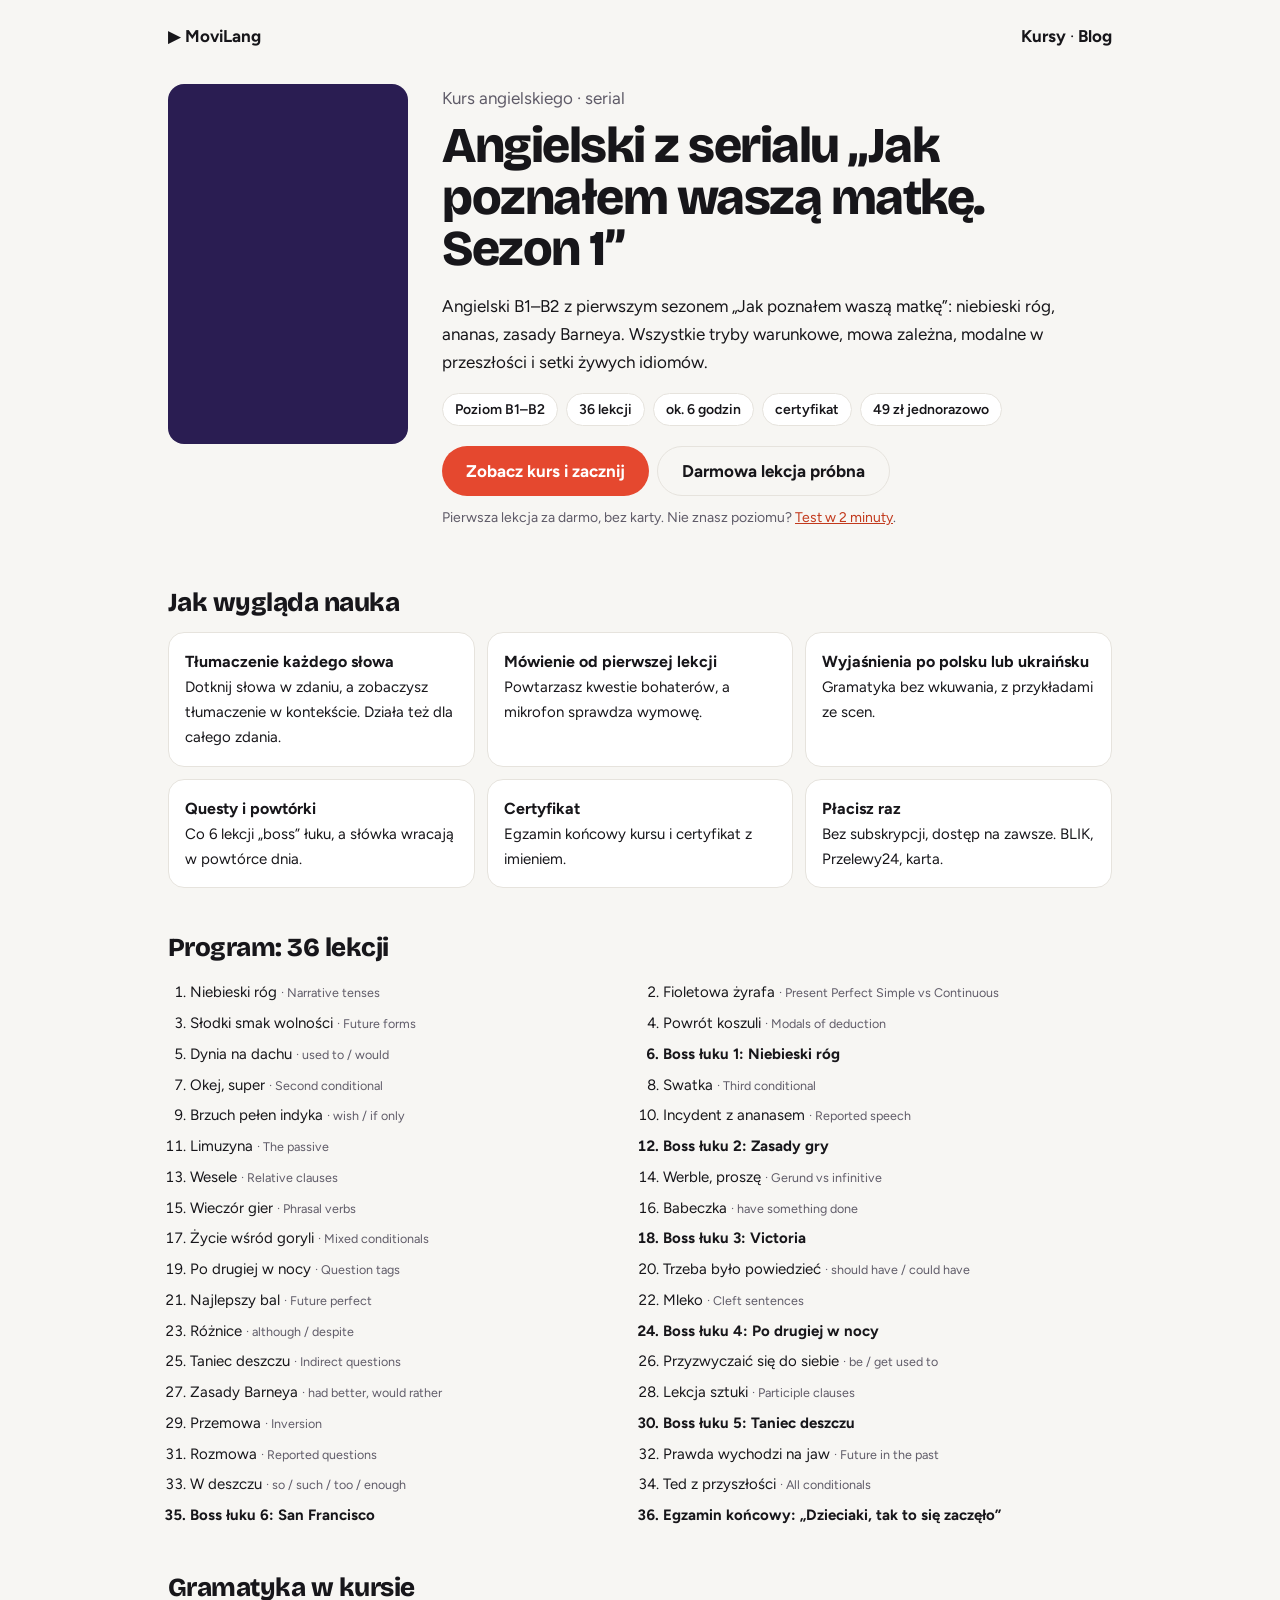
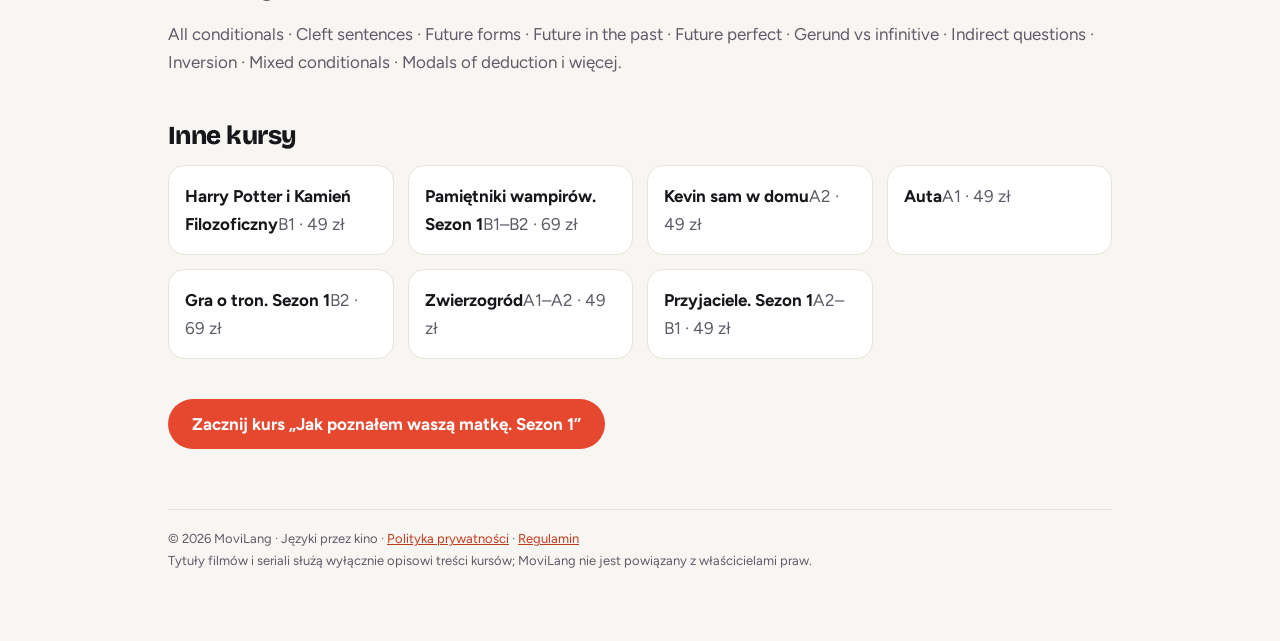
==== kursy/jak-poznalem-wasza-matke.html @ de7ac202 "Przeniesienie na nowy projekt Supabase (qbzrnvwijfupkthuvilg), plakaty w assets Co-Authored-By: Clau" ====
<!doctype html><html lang="pl"><head><meta charset="utf-8"><meta name="viewport" content="width=device-width,initial-scale=1">
<title>Angielski z serialu „Jak poznałem waszą matkę. Sezon 1” — kurs B1–B2 online | MoviLang</title><meta name="description" content="Angielski B1–B2 z pierwszym sezonem „Jak poznałem waszą matkę”: niebieski róg, ananas, zasady Barneya. Wszystkie tryby warunkowe, mowa zależna, modalne w p"><link rel="canonical" href="https://movilang.pages.dev/kursy/jak-poznalem-wasza-matke.html">
<meta property="og:title" content="Angielski z serialu „Jak poznałem waszą matkę. Sezon 1” — kurs B1–B2 online | MoviLang"><meta property="og:description" content="Angielski B1–B2 z pierwszym sezonem „Jak poznałem waszą matkę”: niebieski róg, ananas, zasady Barneya. Wszystkie tryby warunkowe, mowa zależna, modalne w p"><meta property="og:url" content="https://movilang.pages.dev/kursy/jak-poznalem-wasza-matke.html"><meta property="og:type" content="website"><meta property="og:image" content="https://movilang.pages.dev/assets/posters/himym-s1-1793215424851.jpg">
<link rel="icon" href="/assets/favicon.svg" type="image/svg+xml"><link rel="preconnect" href="https://fonts.gstatic.com" crossorigin><link rel="stylesheet" href="https://fonts.googleapis.com/css2?family=Bricolage+Grotesque:opsz,wght@12..96,800&family=Figtree:wght@400;600;700&display=swap"><style>:root{--bg:#F7F6F3;--paper:#fff;--fg:#17161A;--mu:#5F5B68;--line:#E6E3DD;--ac:#C2391C;--acb:#E5482F}
@media(prefers-color-scheme:dark){:root{--bg:#111014;--paper:#19181D;--fg:#F2F0F5;--mu:#A7A2B0;--line:#2C2A31;--ac:#FF7456;--acb:#FF5B40}}
*{box-sizing:border-box}body{margin:0;background:var(--bg);color:var(--fg);font:17px/1.65 Figtree,system-ui,sans-serif}a{color:var(--ac)}
.w{max-width:980px;margin:auto;padding:22px 18px 70px}header{display:flex;justify-content:space-between;align-items:center;gap:12px}
header a{color:var(--fg);text-decoration:none;font-weight:700}.top{display:grid;grid-template-columns:240px 1fr;gap:34px;margin:34px 0;align-items:start}
.pst{aspect-ratio:2/3;border-radius:16px;background:#2a1d52 center/cover;max-width:100%}
h1{font:800 clamp(32px,5vw,50px)/1.03 "Bricolage Grotesque",system-ui,sans-serif;letter-spacing:-.03em;margin:8px 0 14px}
h2{font:800 26px "Bricolage Grotesque",system-ui,sans-serif;letter-spacing:-.02em;margin:44px 0 14px}
.chips{display:flex;flex-wrap:wrap;gap:8px;margin:14px 0}.chips span{border:1px solid var(--line);background:var(--paper);border-radius:999px;padding:4px 12px;font-size:14px;font-weight:600}
.btn{display:inline-flex;align-items:center;height:50px;padding:0 24px;border-radius:999px;background:var(--acb);color:#fff;text-decoration:none;font-weight:700;margin:6px 8px 0 0}
.btn.o{background:transparent;color:var(--fg);border:1px solid var(--line)}.mu{color:var(--mu)}
ol{display:grid;grid-template-columns:repeat(2,minmax(0,1fr));gap:6px 24px;padding-left:22px}li{font-size:15px}li small{color:var(--mu)}li.b{font-weight:700}
.f{display:grid;grid-template-columns:repeat(3,minmax(0,1fr));gap:12px}.f div{background:var(--paper);border:1px solid var(--line);border-radius:16px;padding:16px;font-size:15px}.f b{display:block;font-size:16px}
.cards{display:grid;grid-template-columns:repeat(auto-fill,minmax(200px,1fr));gap:14px}.card{display:block;background:var(--paper);border:1px solid var(--line);border-radius:16px;padding:16px;text-decoration:none;color:var(--fg)}
footer{margin-top:60px;color:var(--mu);font-size:13px;border-top:1px solid var(--line);padding-top:18px}
@media(max-width:700px){.top{grid-template-columns:1fr}.pst{width:160px}ol,.f{grid-template-columns:1fr}}</style><script type="application/ld+json">{"@context": "https://schema.org", "@graph": [{"@type": "Course", "name": "Jak poznałem waszą matkę. Sezon 1 — angielski B1–B2", "description": "Angielski B1–B2 z pierwszym sezonem „Jak poznałem waszą matkę”: niebieski róg, ananas, zasady Barneya. Wszystkie tryby warunkowe, mowa zależna, modalne w przeszłości i setki żywych idiomów.", "url": "https://movilang.pages.dev/kursy/jak-poznalem-wasza-matke.html", "inLanguage": "en", "educationalLevel": "B1–B2", "numberOfCredits": 36, "provider": {"@type": "Organization", "name": "MoviLang", "url": "https://movilang.pages.dev/"}, "offers": {"@type": "Offer", "category": "Paid", "price": "49", "priceCurrency": "PLN", "url": "https://movilang.pages.dev/kursy/jak-poznalem-wasza-matke.html"}, "hasCourseInstance": {"@type": "CourseInstance", "courseMode": "online", "courseWorkload": "PT6H"}, "image": "https://movilang.pages.dev/assets/posters/himym-s1-1793215424851.jpg"}, {"@type": "BreadcrumbList", "itemListElement": [{"@type": "ListItem", "position": 1, "name": "MoviLang", "item": "https://movilang.pages.dev/"}, {"@type": "ListItem", "position": 2, "name": "Kursy", "item": "https://movilang.pages.dev/kursy/"}, {"@type": "ListItem", "position": 3, "name": "Jak poznałem waszą matkę. Sezon 1", "item": "https://movilang.pages.dev/kursy/jak-poznalem-wasza-matke.html"}]}]}</script></head><body><div class="w"><header><a href="/">▶ MoviLang</a><nav><a href="/kursy/">Kursy</a> · <a href="/blog/">Blog</a></nav></header>
<div class="top"><div class="pst" role="img" aria-label="Okładka kursu Jak poznałem waszą matkę. Sezon 1" style="background-image:url(https://movilang.pages.dev/assets/posters/himym-s1-1793215424851.jpg)"></div><div>
<span class="mu">Kurs angielskiego · serial</span><h1>Angielski z serialu „Jak poznałem waszą matkę. Sezon 1”</h1><p>Angielski B1–B2 z pierwszym sezonem „Jak poznałem waszą matkę”: niebieski róg, ananas, zasady Barneya. Wszystkie tryby warunkowe, mowa zależna, modalne w przeszłości i setki żywych idiomów.</p>
<div class="chips"><span>Poziom B1–B2</span><span>36 lekcji</span><span>ok. 6 godzin</span><span>certyfikat</span><span>49 zł jednorazowo</span></div>
<a class="btn" href="/#/course/09eb3cc3-af0f-44cc-8951-a8f12a7a046c">Zobacz kurs i zacznij</a><a class="btn o" href="/#/trial">Darmowa lekcja próbna</a>
<p class="mu" style="font-size:14px;margin-top:10px">Pierwsza lekcja za darmo, bez karty. Nie znasz poziomu? <a href="/#/test">Test w 2 minuty</a>.</p></div></div>
<h2>Jak wygląda nauka</h2><div class="f"><div><b>Tłumaczenie każdego słowa</b>Dotknij słowa w zdaniu, a zobaczysz tłumaczenie w kontekście. Działa też dla całego zdania.</div><div><b>Mówienie od pierwszej lekcji</b>Powtarzasz kwestie bohaterów, a mikrofon sprawdza wymowę.</div><div><b>Wyjaśnienia po polsku lub ukraińsku</b>Gramatyka bez wkuwania, z przykładami ze scen.</div><div><b>Questy i powtórki</b>Co 6 lekcji „boss” łuku, a słówka wracają w powtórce dnia.</div><div><b>Certyfikat</b>Egzamin końcowy kursu i certyfikat z imieniem.</div><div><b>Płacisz raz</b>Bez subskrypcji, dostęp na zawsze. BLIK, Przelewy24, karta.</div></div>
<h2>Program: 36 lekcji</h2><ol><li>Niebieski róg <small>· Narrative tenses</small></li><li>Fioletowa żyrafa <small>· Present Perfect Simple vs Continuous</small></li><li>Słodki smak wolności <small>· Future forms</small></li><li>Powrót koszuli <small>· Modals of deduction</small></li><li>Dynia na dachu <small>· used to / would</small></li><li class="b">Boss łuku 1: Niebieski róg</li><li>Okej, super <small>· Second conditional</small></li><li>Swatka <small>· Third conditional</small></li><li>Brzuch pełen indyka <small>· wish / if only</small></li><li>Incydent z ananasem <small>· Reported speech</small></li><li>Limuzyna <small>· The passive</small></li><li class="b">Boss łuku 2: Zasady gry</li><li>Wesele <small>· Relative clauses</small></li><li>Werble, proszę <small>· Gerund vs infinitive</small></li><li>Wieczór gier <small>· Phrasal verbs</small></li><li>Babeczka <small>· have something done</small></li><li>Życie wśród goryli <small>· Mixed conditionals</small></li><li class="b">Boss łuku 3: Victoria</li><li>Po drugiej w nocy <small>· Question tags</small></li><li>Trzeba było powiedzieć <small>· should have / could have</small></li><li>Najlepszy bal <small>· Future perfect</small></li><li>Mleko <small>· Cleft sentences</small></li><li>Różnice <small>· although / despite</small></li><li class="b">Boss łuku 4: Po drugiej w nocy</li><li>Taniec deszczu <small>· Indirect questions</small></li><li>Przyzwyczaić się do siebie <small>· be / get used to</small></li><li>Zasady Barneya <small>· had better, would rather</small></li><li>Lekcja sztuki <small>· Participle clauses</small></li><li>Przemowa <small>· Inversion</small></li><li class="b">Boss łuku 5: Taniec deszczu</li><li>Rozmowa <small>· Reported questions</small></li><li>Prawda wychodzi na jaw <small>· Future in the past</small></li><li>W deszczu <small>· so / such / too / enough</small></li><li>Ted z przyszłości <small>· All conditionals</small></li><li class="b">Boss łuku 6: San Francisco</li><li class="b">Egzamin końcowy: „Dzieciaki, tak to się zaczęło”</li></ol>
<h2>Gramatyka w kursie</h2><p class="mu">All conditionals · Cleft sentences · Future forms · Future in the past · Future perfect · Gerund vs infinitive · Indirect questions · Inversion · Mixed conditionals · Modals of deduction i więcej.</p>
<h2>Inne kursy</h2><div class="cards"><a class="card" href="/kursy/harry-potter.html"><b>Harry Potter i Kamień Filozoficzny</b><span class="mu">B1 · 49 zł</span></a><a class="card" href="/kursy/pamietniki-wampirow.html"><b>Pamiętniki wampirów. Sezon 1</b><span class="mu">B1–B2 · 69 zł</span></a><a class="card" href="/kursy/kevin-sam-w-domu.html"><b>Kevin sam w domu</b><span class="mu">A2 · 49 zł</span></a><a class="card" href="/kursy/auta.html"><b>Auta</b><span class="mu">A1 · 49 zł</span></a><a class="card" href="/kursy/gra-o-tron.html"><b>Gra o tron. Sezon 1</b><span class="mu">B2 · 69 zł</span></a><a class="card" href="/kursy/zwierzogrod.html"><b>Zwierzogród</b><span class="mu">A1–A2 · 49 zł</span></a><a class="card" href="/kursy/przyjaciele.html"><b>Przyjaciele. Sezon 1</b><span class="mu">A2–B1 · 49 zł</span></a></div>
<p style="margin-top:34px"><a class="btn" href="/#/course/09eb3cc3-af0f-44cc-8951-a8f12a7a046c">Zacznij kurs „Jak poznałem waszą matkę. Sezon 1”</a></p><footer>© 2026 MoviLang · Języki przez kino · <a href="/privacy.html">Polityka prywatności</a> · <a href="/terms.html">Regulamin</a><br>Tytuły filmów i seriali służą wyłącznie opisowi treści kursów; MoviLang nie jest powiązany z właścicielami praw.</footer></div></body></html>
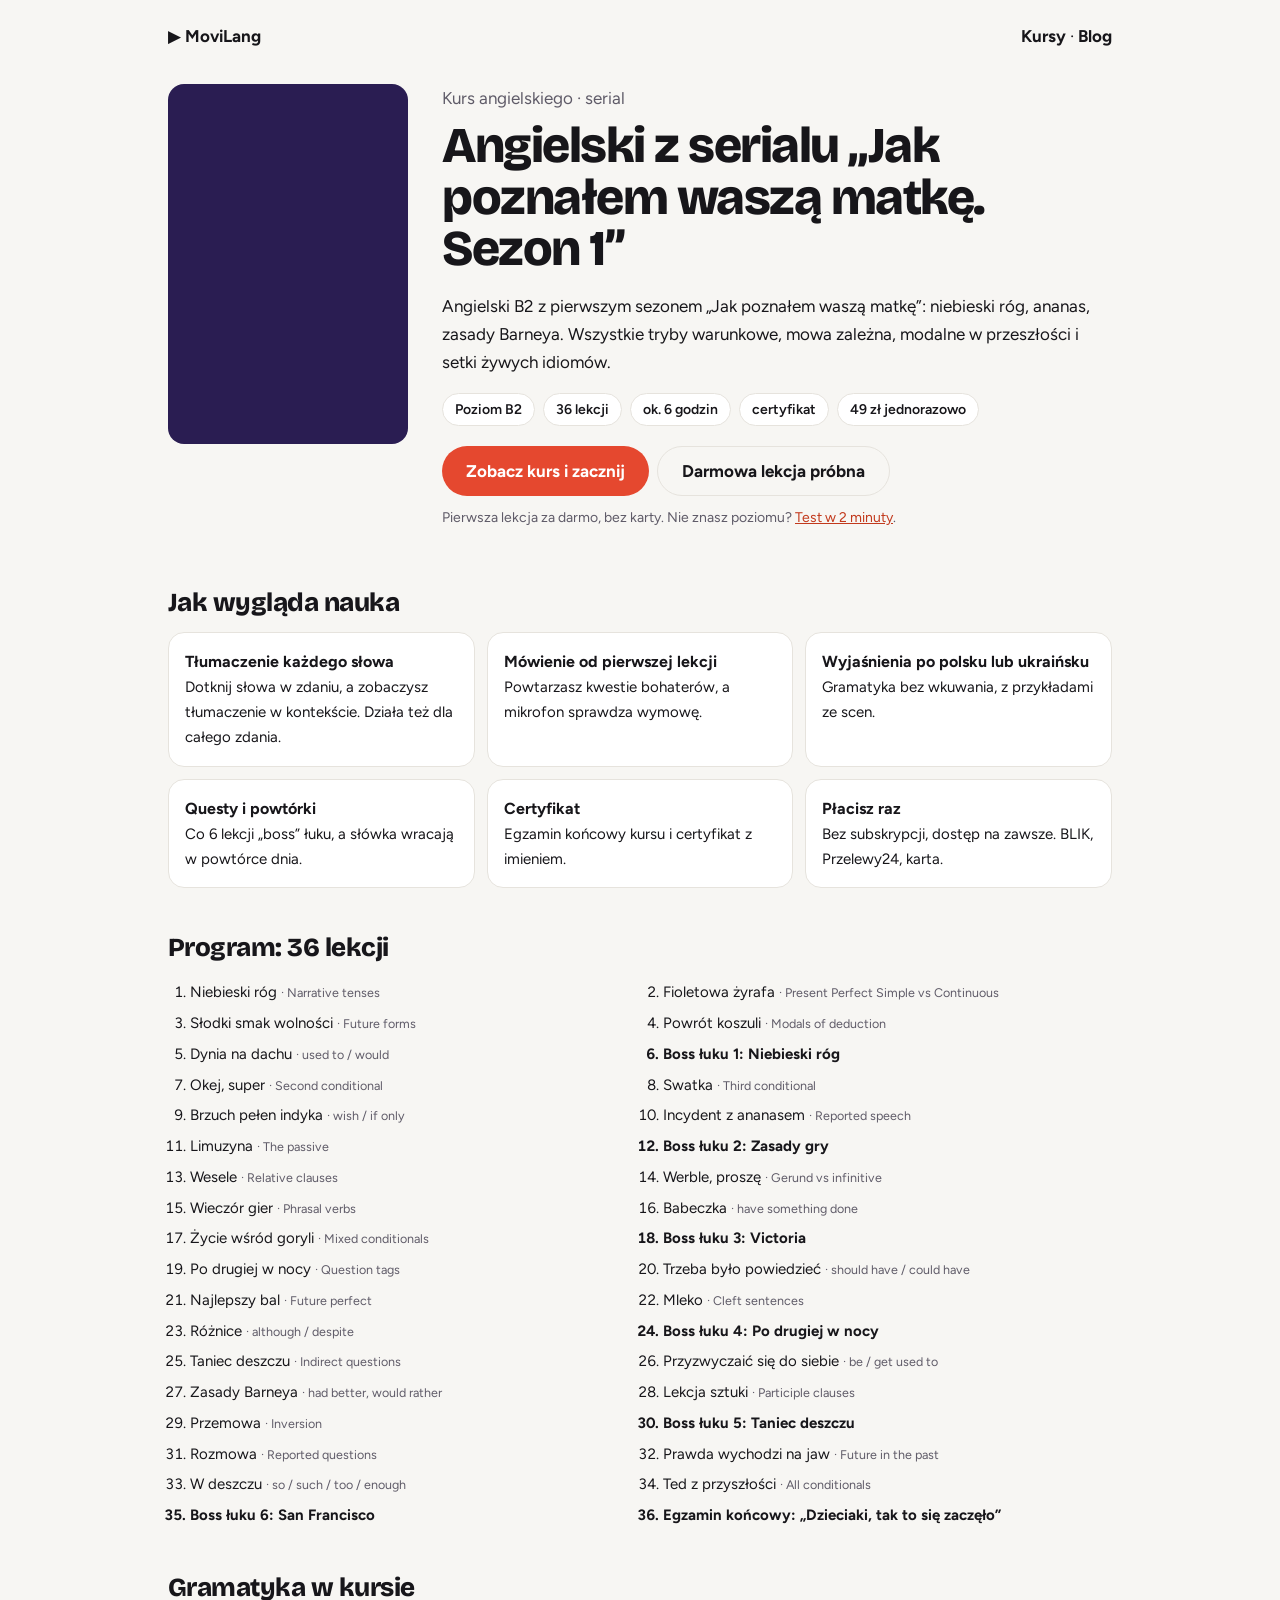
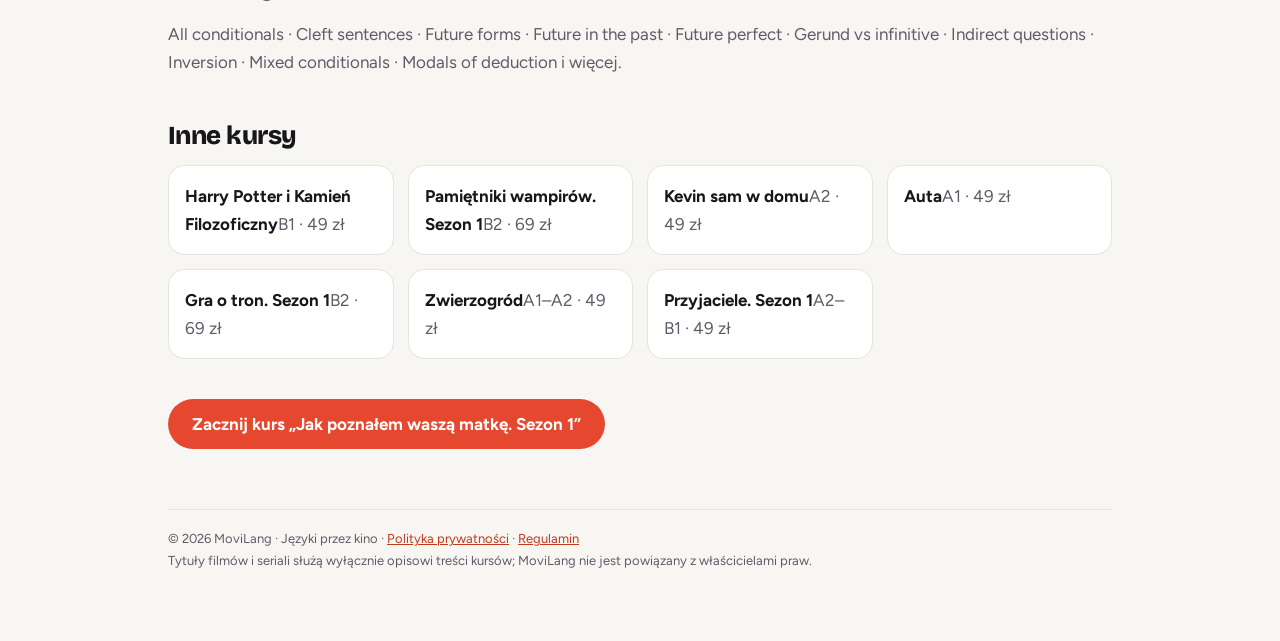
==== commit 6aaf12ab: "Poziomy: HIMYM → B2, Pamiętniki wampirów → B1 na stronach kursów; czytanki B2+ — dystraktory tej sam" ====
--- a/kursy/jak-poznalem-wasza-matke.html
+++ b/kursy/jak-poznalem-wasza-matke.html
@@ -1,6 +1,6 @@
 <!doctype html><html lang="pl"><head><meta charset="utf-8"><meta name="viewport" content="width=device-width,initial-scale=1">
-<title>Angielski z serialu „Jak poznałem waszą matkę. Sezon 1” — kurs B1–B2 online | MoviLang</title><meta name="description" content="Angielski B1–B2 z pierwszym sezonem „Jak poznałem waszą matkę”: niebieski róg, ananas, zasady Barneya. Wszystkie tryby warunkowe, mowa zależna, modalne w p"><link rel="canonical" href="https://movilang.pages.dev/kursy/jak-poznalem-wasza-matke.html">
-<meta property="og:title" content="Angielski z serialu „Jak poznałem waszą matkę. Sezon 1” — kurs B1–B2 online | MoviLang"><meta property="og:description" content="Angielski B1–B2 z pierwszym sezonem „Jak poznałem waszą matkę”: niebieski róg, ananas, zasady Barneya. Wszystkie tryby warunkowe, mowa zależna, modalne w p"><meta property="og:url" content="https://movilang.pages.dev/kursy/jak-poznalem-wasza-matke.html"><meta property="og:type" content="website"><meta property="og:image" content="https://movilang.pages.dev/assets/posters/himym-s1-1793215424851.jpg">
+<title>Angielski z serialu „Jak poznałem waszą matkę. Sezon 1” — kurs B2 online | MoviLang</title><meta name="description" content="Angielski B2 z pierwszym sezonem „Jak poznałem waszą matkę”: niebieski róg, ananas, zasady Barneya. Wszystkie tryby warunkowe, mowa zależna, modalne w p"><link rel="canonical" href="https://movilang.pages.dev/kursy/jak-poznalem-wasza-matke.html">
+<meta property="og:title" content="Angielski z serialu „Jak poznałem waszą matkę. Sezon 1” — kurs B2 online | MoviLang"><meta property="og:description" content="Angielski B2 z pierwszym sezonem „Jak poznałem waszą matkę”: niebieski róg, ananas, zasady Barneya. Wszystkie tryby warunkowe, mowa zależna, modalne w p"><meta property="og:url" content="https://movilang.pages.dev/kursy/jak-poznalem-wasza-matke.html"><meta property="og:type" content="website"><meta property="og:image" content="https://movilang.pages.dev/assets/posters/himym-s1-1793215424851.jpg">
 <link rel="icon" href="/assets/favicon.svg" type="image/svg+xml"><link rel="preconnect" href="https://fonts.gstatic.com" crossorigin><link rel="stylesheet" href="https://fonts.googleapis.com/css2?family=Bricolage+Grotesque:opsz,wght@12..96,800&family=Figtree:wght@400;600;700&display=swap"><style>:root{--bg:#F7F6F3;--paper:#fff;--fg:#17161A;--mu:#5F5B68;--line:#E6E3DD;--ac:#C2391C;--acb:#E5482F}
 @media(prefers-color-scheme:dark){:root{--bg:#111014;--paper:#19181D;--fg:#F2F0F5;--mu:#A7A2B0;--line:#2C2A31;--ac:#FF7456;--acb:#FF5B40}}
 *{box-sizing:border-box}body{margin:0;background:var(--bg);color:var(--fg);font:17px/1.65 Figtree,system-ui,sans-serif}a{color:var(--ac)}
@@ -16,14 +16,14 @@
 .f{display:grid;grid-template-columns:repeat(3,minmax(0,1fr));gap:12px}.f div{background:var(--paper);border:1px solid var(--line);border-radius:16px;padding:16px;font-size:15px}.f b{display:block;font-size:16px}
 .cards{display:grid;grid-template-columns:repeat(auto-fill,minmax(200px,1fr));gap:14px}.card{display:block;background:var(--paper);border:1px solid var(--line);border-radius:16px;padding:16px;text-decoration:none;color:var(--fg)}
 footer{margin-top:60px;color:var(--mu);font-size:13px;border-top:1px solid var(--line);padding-top:18px}
-@media(max-width:700px){.top{grid-template-columns:1fr}.pst{width:160px}ol,.f{grid-template-columns:1fr}}</style><script type="application/ld+json">{"@context": "https://schema.org", "@graph": [{"@type": "Course", "name": "Jak poznałem waszą matkę. Sezon 1 — angielski B1–B2", "description": "Angielski B1–B2 z pierwszym sezonem „Jak poznałem waszą matkę”: niebieski róg, ananas, zasady Barneya. Wszystkie tryby warunkowe, mowa zależna, modalne w przeszłości i setki żywych idiomów.", "url": "https://movilang.pages.dev/kursy/jak-poznalem-wasza-matke.html", "inLanguage": "en", "educationalLevel": "B1–B2", "numberOfCredits": 36, "provider": {"@type": "Organization", "name": "MoviLang", "url": "https://movilang.pages.dev/"}, "offers": {"@type": "Offer", "category": "Paid", "price": "49", "priceCurrency": "PLN", "url": "https://movilang.pages.dev/kursy/jak-poznalem-wasza-matke.html"}, "hasCourseInstance": {"@type": "CourseInstance", "courseMode": "online", "courseWorkload": "PT6H"}, "image": "https://movilang.pages.dev/assets/posters/himym-s1-1793215424851.jpg"}, {"@type": "BreadcrumbList", "itemListElement": [{"@type": "ListItem", "position": 1, "name": "MoviLang", "item": "https://movilang.pages.dev/"}, {"@type": "ListItem", "position": 2, "name": "Kursy", "item": "https://movilang.pages.dev/kursy/"}, {"@type": "ListItem", "position": 3, "name": "Jak poznałem waszą matkę. Sezon 1", "item": "https://movilang.pages.dev/kursy/jak-poznalem-wasza-matke.html"}]}]}</script></head><body><div class="w"><header><a href="/">▶ MoviLang</a><nav><a href="/kursy/">Kursy</a> · <a href="/blog/">Blog</a></nav></header>
+@media(max-width:700px){.top{grid-template-columns:1fr}.pst{width:160px}ol,.f{grid-template-columns:1fr}}</style><script type="application/ld+json">{"@context": "https://schema.org", "@graph": [{"@type": "Course", "name": "Jak poznałem waszą matkę. Sezon 1 — angielski B2", "description": "Angielski B2 z pierwszym sezonem „Jak poznałem waszą matkę”: niebieski róg, ananas, zasady Barneya. Wszystkie tryby warunkowe, mowa zależna, modalne w przeszłości i setki żywych idiomów.", "url": "https://movilang.pages.dev/kursy/jak-poznalem-wasza-matke.html", "inLanguage": "en", "educationalLevel": "B2", "numberOfCredits": 36, "provider": {"@type": "Organization", "name": "MoviLang", "url": "https://movilang.pages.dev/"}, "offers": {"@type": "Offer", "category": "Paid", "price": "49", "priceCurrency": "PLN", "url": "https://movilang.pages.dev/kursy/jak-poznalem-wasza-matke.html"}, "hasCourseInstance": {"@type": "CourseInstance", "courseMode": "online", "courseWorkload": "PT6H"}, "image": "https://movilang.pages.dev/assets/posters/himym-s1-1793215424851.jpg"}, {"@type": "BreadcrumbList", "itemListElement": [{"@type": "ListItem", "position": 1, "name": "MoviLang", "item": "https://movilang.pages.dev/"}, {"@type": "ListItem", "position": 2, "name": "Kursy", "item": "https://movilang.pages.dev/kursy/"}, {"@type": "ListItem", "position": 3, "name": "Jak poznałem waszą matkę. Sezon 1", "item": "https://movilang.pages.dev/kursy/jak-poznalem-wasza-matke.html"}]}]}</script></head><body><div class="w"><header><a href="/">▶ MoviLang</a><nav><a href="/kursy/">Kursy</a> · <a href="/blog/">Blog</a></nav></header>
 <div class="top"><div class="pst" role="img" aria-label="Okładka kursu Jak poznałem waszą matkę. Sezon 1" style="background-image:url(https://movilang.pages.dev/assets/posters/himym-s1-1793215424851.jpg)"></div><div>
-<span class="mu">Kurs angielskiego · serial</span><h1>Angielski z serialu „Jak poznałem waszą matkę. Sezon 1”</h1><p>Angielski B1–B2 z pierwszym sezonem „Jak poznałem waszą matkę”: niebieski róg, ananas, zasady Barneya. Wszystkie tryby warunkowe, mowa zależna, modalne w przeszłości i setki żywych idiomów.</p>
-<div class="chips"><span>Poziom B1–B2</span><span>36 lekcji</span><span>ok. 6 godzin</span><span>certyfikat</span><span>49 zł jednorazowo</span></div>
+<span class="mu">Kurs angielskiego · serial</span><h1>Angielski z serialu „Jak poznałem waszą matkę. Sezon 1”</h1><p>Angielski B2 z pierwszym sezonem „Jak poznałem waszą matkę”: niebieski róg, ananas, zasady Barneya. Wszystkie tryby warunkowe, mowa zależna, modalne w przeszłości i setki żywych idiomów.</p>
+<div class="chips"><span>Poziom B2</span><span>36 lekcji</span><span>ok. 6 godzin</span><span>certyfikat</span><span>49 zł jednorazowo</span></div>
 <a class="btn" href="/#/course/09eb3cc3-af0f-44cc-8951-a8f12a7a046c">Zobacz kurs i zacznij</a><a class="btn o" href="/#/trial">Darmowa lekcja próbna</a>
 <p class="mu" style="font-size:14px;margin-top:10px">Pierwsza lekcja za darmo, bez karty. Nie znasz poziomu? <a href="/#/test">Test w 2 minuty</a>.</p></div></div>
 <h2>Jak wygląda nauka</h2><div class="f"><div><b>Tłumaczenie każdego słowa</b>Dotknij słowa w zdaniu, a zobaczysz tłumaczenie w kontekście. Działa też dla całego zdania.</div><div><b>Mówienie od pierwszej lekcji</b>Powtarzasz kwestie bohaterów, a mikrofon sprawdza wymowę.</div><div><b>Wyjaśnienia po polsku lub ukraińsku</b>Gramatyka bez wkuwania, z przykładami ze scen.</div><div><b>Questy i powtórki</b>Co 6 lekcji „boss” łuku, a słówka wracają w powtórce dnia.</div><div><b>Certyfikat</b>Egzamin końcowy kursu i certyfikat z imieniem.</div><div><b>Płacisz raz</b>Bez subskrypcji, dostęp na zawsze. BLIK, Przelewy24, karta.</div></div>
 <h2>Program: 36 lekcji</h2><ol><li>Niebieski róg <small>· Narrative tenses</small></li><li>Fioletowa żyrafa <small>· Present Perfect Simple vs Continuous</small></li><li>Słodki smak wolności <small>· Future forms</small></li><li>Powrót koszuli <small>· Modals of deduction</small></li><li>Dynia na dachu <small>· used to / would</small></li><li class="b">Boss łuku 1: Niebieski róg</li><li>Okej, super <small>· Second conditional</small></li><li>Swatka <small>· Third conditional</small></li><li>Brzuch pełen indyka <small>· wish / if only</small></li><li>Incydent z ananasem <small>· Reported speech</small></li><li>Limuzyna <small>· The passive</small></li><li class="b">Boss łuku 2: Zasady gry</li><li>Wesele <small>· Relative clauses</small></li><li>Werble, proszę <small>· Gerund vs infinitive</small></li><li>Wieczór gier <small>· Phrasal verbs</small></li><li>Babeczka <small>· have something done</small></li><li>Życie wśród goryli <small>· Mixed conditionals</small></li><li class="b">Boss łuku 3: Victoria</li><li>Po drugiej w nocy <small>· Question tags</small></li><li>Trzeba było powiedzieć <small>· should have / could have</small></li><li>Najlepszy bal <small>· Future perfect</small></li><li>Mleko <small>· Cleft sentences</small></li><li>Różnice <small>· although / despite</small></li><li class="b">Boss łuku 4: Po drugiej w nocy</li><li>Taniec deszczu <small>· Indirect questions</small></li><li>Przyzwyczaić się do siebie <small>· be / get used to</small></li><li>Zasady Barneya <small>· had better, would rather</small></li><li>Lekcja sztuki <small>· Participle clauses</small></li><li>Przemowa <small>· Inversion</small></li><li class="b">Boss łuku 5: Taniec deszczu</li><li>Rozmowa <small>· Reported questions</small></li><li>Prawda wychodzi na jaw <small>· Future in the past</small></li><li>W deszczu <small>· so / such / too / enough</small></li><li>Ted z przyszłości <small>· All conditionals</small></li><li class="b">Boss łuku 6: San Francisco</li><li class="b">Egzamin końcowy: „Dzieciaki, tak to się zaczęło”</li></ol>
 <h2>Gramatyka w kursie</h2><p class="mu">All conditionals · Cleft sentences · Future forms · Future in the past · Future perfect · Gerund vs infinitive · Indirect questions · Inversion · Mixed conditionals · Modals of deduction i więcej.</p>
-<h2>Inne kursy</h2><div class="cards"><a class="card" href="/kursy/harry-potter.html"><b>Harry Potter i Kamień Filozoficzny</b><span class="mu">B1 · 49 zł</span></a><a class="card" href="/kursy/pamietniki-wampirow.html"><b>Pamiętniki wampirów. Sezon 1</b><span class="mu">B1–B2 · 69 zł</span></a><a class="card" href="/kursy/kevin-sam-w-domu.html"><b>Kevin sam w domu</b><span class="mu">A2 · 49 zł</span></a><a class="card" href="/kursy/auta.html"><b>Auta</b><span class="mu">A1 · 49 zł</span></a><a class="card" href="/kursy/gra-o-tron.html"><b>Gra o tron. Sezon 1</b><span class="mu">B2 · 69 zł</span></a><a class="card" href="/kursy/zwierzogrod.html"><b>Zwierzogród</b><span class="mu">A1–A2 · 49 zł</span></a><a class="card" href="/kursy/przyjaciele.html"><b>Przyjaciele. Sezon 1</b><span class="mu">A2–B1 · 49 zł</span></a></div>
+<h2>Inne kursy</h2><div class="cards"><a class="card" href="/kursy/harry-potter.html"><b>Harry Potter i Kamień Filozoficzny</b><span class="mu">B1 · 49 zł</span></a><a class="card" href="/kursy/pamietniki-wampirow.html"><b>Pamiętniki wampirów. Sezon 1</b><span class="mu">B2 · 69 zł</span></a><a class="card" href="/kursy/kevin-sam-w-domu.html"><b>Kevin sam w domu</b><span class="mu">A2 · 49 zł</span></a><a class="card" href="/kursy/auta.html"><b>Auta</b><span class="mu">A1 · 49 zł</span></a><a class="card" href="/kursy/gra-o-tron.html"><b>Gra o tron. Sezon 1</b><span class="mu">B2 · 69 zł</span></a><a class="card" href="/kursy/zwierzogrod.html"><b>Zwierzogród</b><span class="mu">A1–A2 · 49 zł</span></a><a class="card" href="/kursy/przyjaciele.html"><b>Przyjaciele. Sezon 1</b><span class="mu">A2–B1 · 49 zł</span></a></div>
 <p style="margin-top:34px"><a class="btn" href="/#/course/09eb3cc3-af0f-44cc-8951-a8f12a7a046c">Zacznij kurs „Jak poznałem waszą matkę. Sezon 1”</a></p><footer>© 2026 MoviLang · Języki przez kino · <a href="/privacy.html">Polityka prywatności</a> · <a href="/terms.html">Regulamin</a><br>Tytuły filmów i seriali służą wyłącznie opisowi treści kursów; MoviLang nie jest powiązany z właścicielami praw.</footer></div></body></html>
